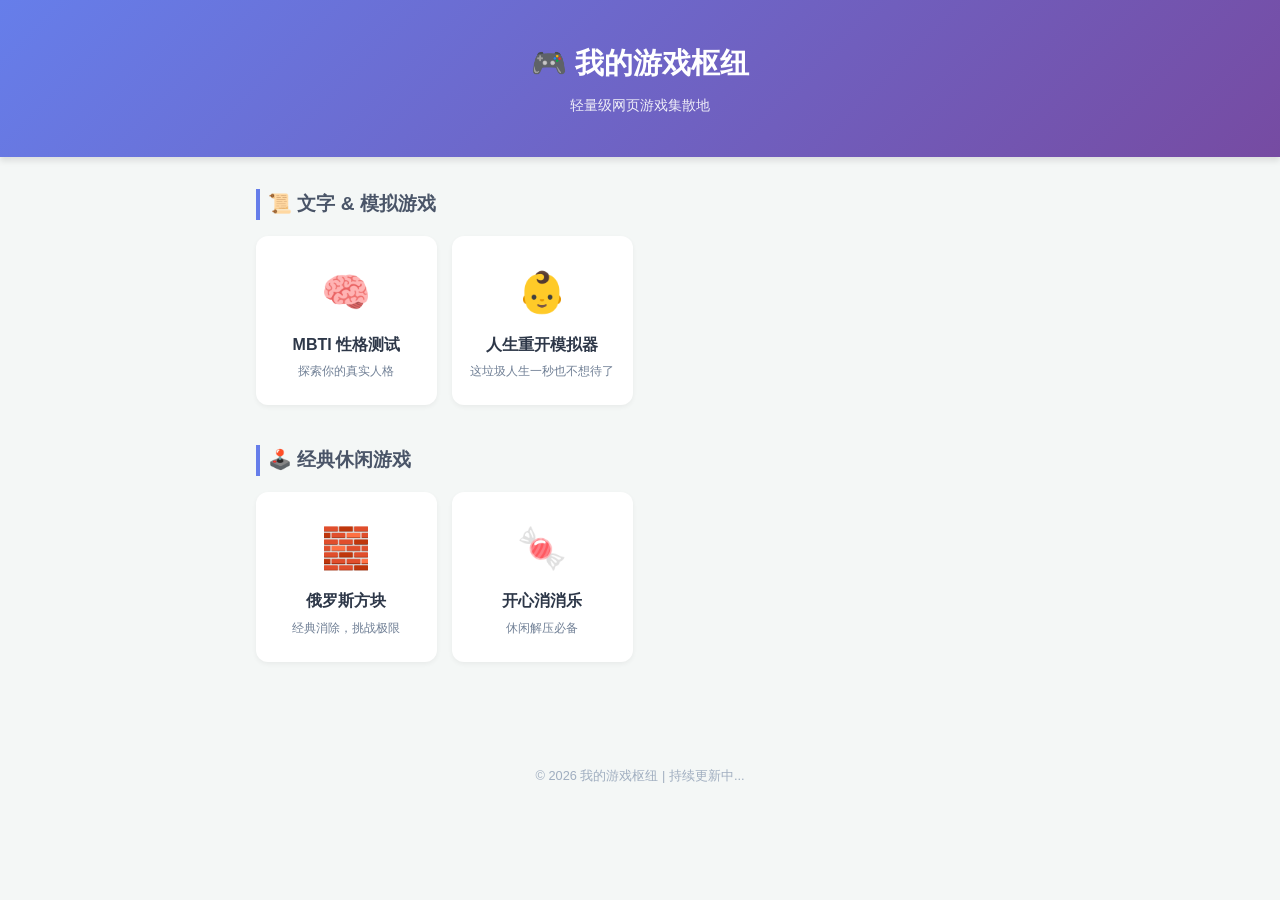
==== index.html @ 48d250d5 "Rename index.html.HTML to index.html" ====
<!DOCTYPE html>
<html lang="zh-CN">
<head>
    <meta charset="UTF-8">
    <!-- 核心：让网页在手机上自适应 -->
    <meta name="viewport" content="width=device-width, initial-scale=1.0, maximum-scale=1.0, user-scalable=no">
    <title>我的游戏枢纽 | My Game Hub</title>
    <link rel="stylesheet" href="style.css">
</head>
<body>
    <header class="header">
        <h1>🎮 我的游戏枢纽</h1>
        <p>轻量级网页游戏集散地</p>
    </header>

    <main class="container">
        <!-- 模块一：文字与模拟类 -->
        <section class="game-module">
            <h2 class="module-title">📜 文字 & 模拟游戏</h2>
            <div class="card-grid">
                <!-- 游戏卡片 1 -->
                <div class="game-card" onclick="goToGame('mbti-test')">
                    <div class="card-icon">🧠</div>
                    <div class="card-info">
                        <h3>MBTI 性格测试</h3>
                        <p>探索你的真实人格</p>
                    </div>
                </div>
                <!-- 游戏卡片 2 -->
                <div class="game-card" onclick="goToGame('life-simulator')">
                    <div class="card-icon">👶</div>
                    <div class="card-info">
                        <h3>人生重开模拟器</h3>
                        <p>这垃圾人生一秒也不想待了</p>
                    </div>
                </div>
            </div>
        </section>

        <!-- 模块二：经典休闲类 -->
        <section class="game-module">
            <h2 class="module-title">🕹️ 经典休闲游戏</h2>
            <div class="card-grid">
                <!-- 游戏卡片 3 -->
                <div class="game-card" onclick="goToGame('tetris')">
                    <div class="card-icon">🧱</div>
                    <div class="card-info">
                        <h3>俄罗斯方块</h3>
                        <p>经典消除，挑战极限</p>
                    </div>
                </div>
                <!-- 游戏卡片 4 -->
                <div class="game-card" onclick="goToGame('match-3')">
                    <div class="card-icon">🍬</div>
                    <div class="card-info">
                        <h3>开心消消乐</h3>
                        <p>休闲解压必备</p>
                    </div>
                </div>
            </div>
        </section>
    </main>

    <footer class="footer">
        <p>© 2026 我的游戏枢纽 | 持续更新中...</p>
    </footer>

    <script src="script.js"></script>
</body>
</html>
---- style.css ----
/* 1. 基础重置与字体 */
* {
    box-sizing: border-box;
    margin: 0;
    padding: 0;
    font-family: -apple-system, BlinkMacSystemFont, "Segoe UI", Roboto, "Helvetica Neue", Arial, sans-serif;
}

body {
    background-color: #f4f7f6; /* 使用浅灰色背景，更现代 */
    color: #333;
    line-height: 1.6;
}

/* 2. 顶部导航头（带渐变和阴影） */
.header {
    background: linear-gradient(135deg, #667eea 0%, #764ba2 100%);
    color: white;
    text-align: center;
    padding: 2.5rem 1rem;
    box-shadow: 0 4px 6px rgba(0,0,0,0.1);
}

.header h1 {
    font-size: 1.8rem;
    margin-bottom: 0.5rem;
}

.header p {
    font-size: 0.9rem;
    opacity: 0.9;
}

/* 3. 主体容器 */
.container {
    max-width: 800px;
    margin: 0 auto;
    padding: 2rem 1rem;
}

/* 4. 模块标题（带蓝色侧边栏） */
.module-title {
    font-size: 1.2rem;
    margin-bottom: 1rem;
    color: #4a5568;
    border-left: 4px solid #667eea;
    padding-left: 0.5rem;
}

.game-module {
    margin-bottom: 2.5rem;
}

/* 5. 核心网格布局：响应式的关键 */
.card-grid {
    display: grid;
    /* 核心：在手机端和电脑端自动调整列数 */
    grid-template-columns: repeat(auto-fill, minmax(150px, 1fr));
    gap: 15px;
}

/* 6. 游戏卡片样式 */
.game-card {
    background: white; /* 卡片白底 */
    border-radius: 12px;
    padding: 1.5rem 1rem;
    text-align: center;
    cursor: pointer;
    transition: all 0.3s ease; /* 平滑过渡效果 */
    box-shadow: 0 2px 5px rgba(0,0,0,0.05); /* 微妙的阴影 */
}

/* 7. 卡片交互效果 */
.game-card:hover, .game-card:active {
    transform: translateY(-5px); /* 向上浮动 */
    box-shadow: 0 8px 15px rgba(0,0,0,0.1); /* 阴影变深 */
}

/* 8. 卡片内部对齐 */
.card-icon {
    font-size: 2.5rem;
    margin-bottom: 0.5rem;
}

.card-info h3 {
    font-size: 1rem;
    color: #2d3748;
    margin-bottom: 0.3rem;
}

.card-info p {
    font-size: 0.75rem;
    color: #718096;
}

/* 9. 底部 */
.footer {
    text-align: center;
    padding: 2rem;
    color: #a0aec0;
    font-size: 0.8rem;
}

/* 10. 针对非常小屏幕手机的微调 */
@media (max-width: 400px) {
    .card-grid {
        grid-template-columns: repeat(2, 1fr); /* 强制手机端一排显示两个 */
    }
}
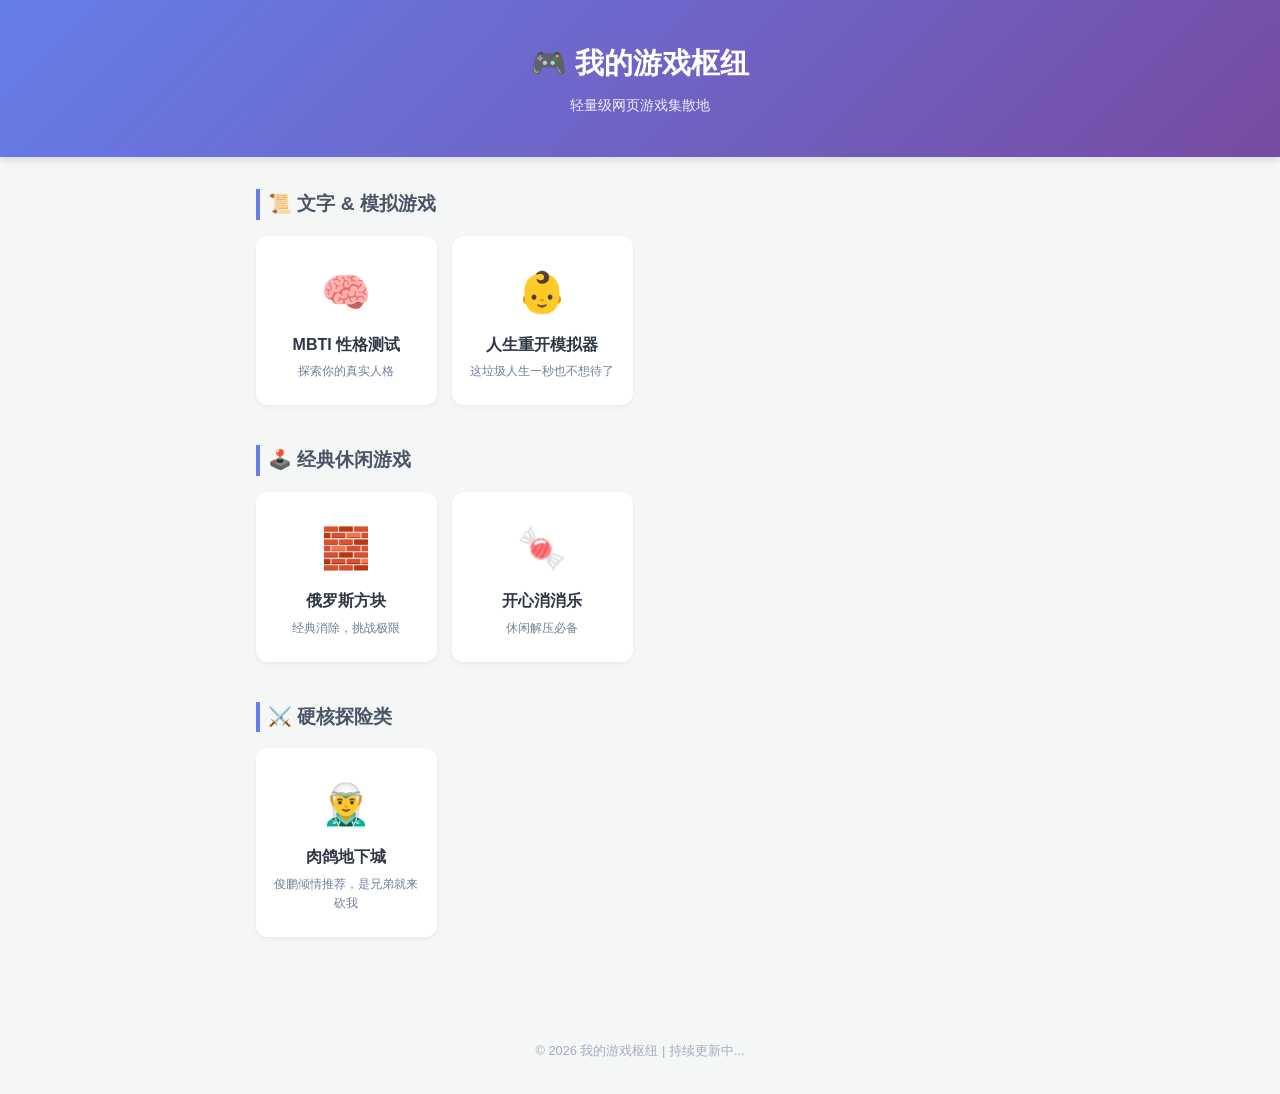
==== commit 3e9bfc9b: "新增：肉鸽" ====
--- a/index.html
+++ b/index.html
@@ -59,6 +59,19 @@
                 </div>
             </div>
         </section>
+        
+        <section class="game-module">
+            <h2 class="module-title">⚔️ 硬核探险类</h2>
+            <div class="card-grid">
+                <div class="game-card" onclick="goToGame('roguelike')">
+                    <div class="card-icon">🧝‍♂️</div>
+                    <div class="card-info">
+                        <h3>肉鸽地下城</h3>
+                        <p>俊鹏倾情推荐，是兄弟就来砍我</p>
+                    </div>
+                </div>
+            </div>
+        </section>
     </main>
 
     <footer class="footer">
